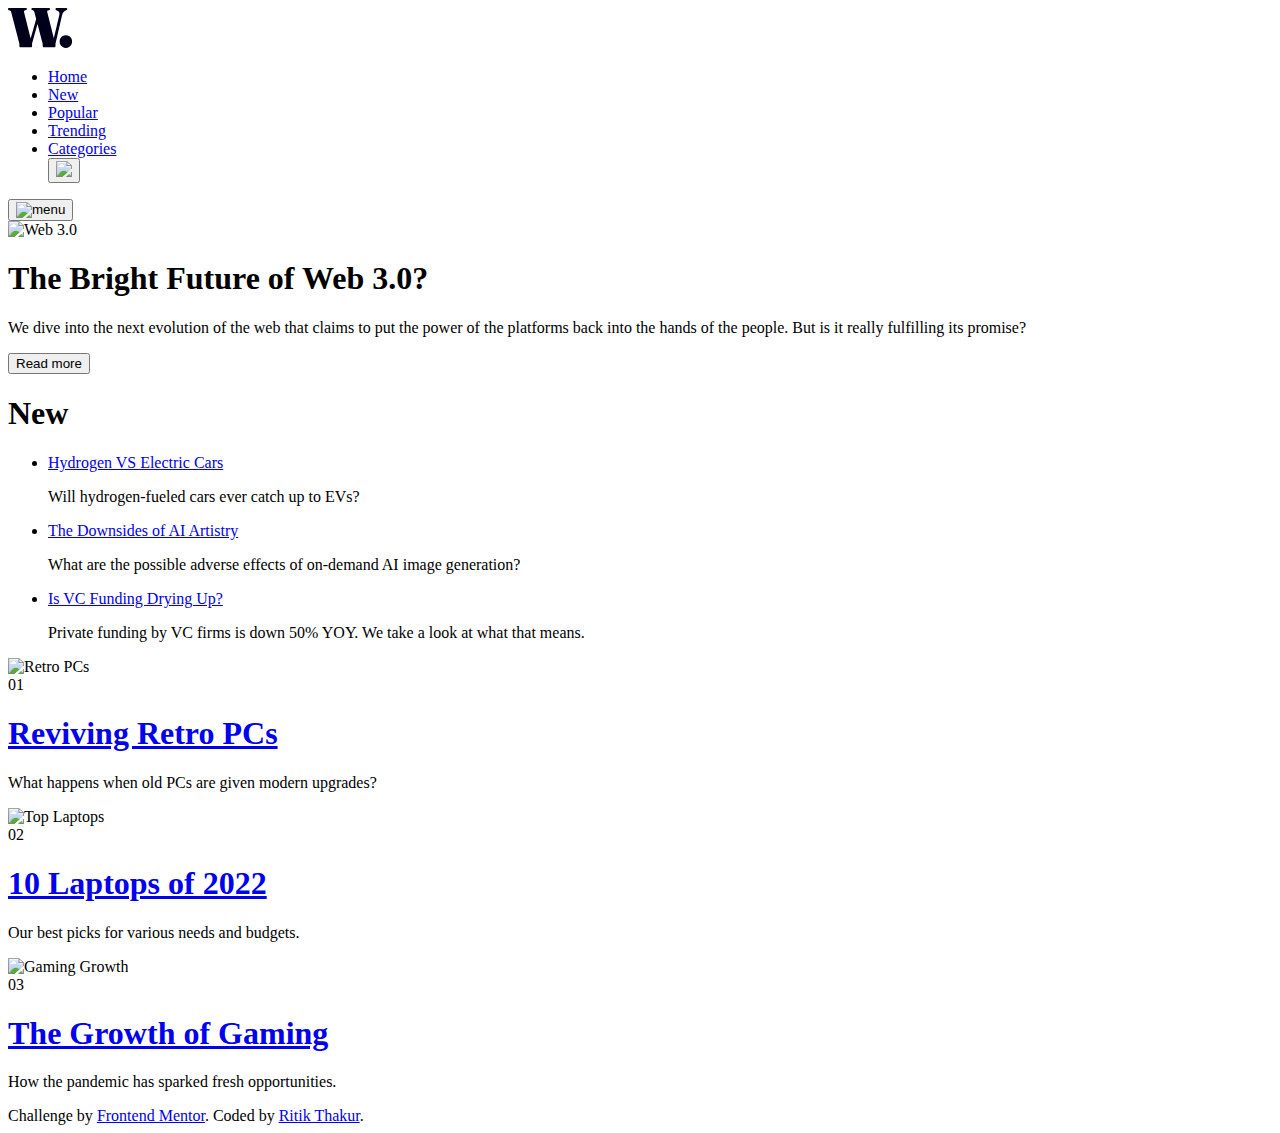
==== news-homepage-main/index.html @ 13fa80eb "news-homepage-solution added" ====
<!DOCTYPE html>
<html lang="en">
  <head>
    <meta charset="UTF-8" />
    <meta name="viewport" content="width=device-width, initial-scale=1.0" />
    <!-- displays site properly based on user's device -->
    <link
      rel="icon"
      type="image/png"
      sizes="32x32"
      href="./assets/images/favicon-32x32.png"
    />
    <title>Frontend Mentor | News homepage</title>
    <link rel="stylesheet" href="/style.css" />
  </head>
  <body>
    <div class="overlay"></div>
    <div class="container">
      <header class="header">
        <nav class="navbar">
          <a href="javascript:void(0)" class="logo">
            <img src="./assets/images/logo.svg" alt="logo" />
          </a>
          <ul class="nav-items">
            <li class="nav-item">
              <a href="javascript:void(0)" class="nav-link">Home</a>
            </li>
            <li class="nav-item">
              <a href="javascript:void(0)" class="nav-link">New</a>
            </li>
            <li class="nav-item">
              <a href="javascript:void(0)" class="nav-link">Popular</a>
            </li>
            <li class="nav-item">
              <a href="javascript:void(0)" class="nav-link">Trending</a>
            </li>
            <li class="nav-item">
              <a href="javascript:void(0)" class="nav-link">Categories</a>
            </li>

            <button type="menu" class="menu" id="menuClose">
              <img src="/assets/images/icon-menu-close.svg" />
            </button>
          </ul>
          <button type="menu" class="menu" id="menuOpen">
            <img src="/assets/images/icon-menu.svg" alt="menu" />
          </button>
        </nav>
      </header>
      <section class="section">
        <div class="section-content">
          <div class="left-box">
            <div class="left-box-img">
              <img src="/assets/images/image-web-3-desktop.jpg" alt="Web 3.0" />
            </div>

            <div class="left-box-content">
              <div class="left-box-content-left">
                <h1 class="heading">The Bright Future of Web 3.0?</h1>
              </div>
              <div class="left-box-content-right">
                <p class="para">
                  We dive into the next evolution of the web that claims to put
                  the power of the platforms back into the hands of the people.
                  But is it really fulfilling its promise?
                </p>
                <button type="button" class="btn">Read more</button>
              </div>
            </div>
          </div>
          <div class="right-box">
            <h1 class="right-box-heading">New</h1>
            <ul class="right-box-content">
              <li>
                <a href="javascript:void(0)" class="content-heading"
                  >Hydrogen VS Electric Cars</a
                >
                <p class="content-para">
                  Will hydrogen-fueled cars ever catch up to EVs?
                </p>
              </li>
              <li>
                <a href="javascript:void(0)" class="content-heading">
                  The Downsides of AI Artistry</a
                >
                <p class="content-para">
                  What are the possible adverse effects of on-demand AI image
                  generation?
                </p>
              </li>
              <li>
                <a href="javascript:void(0)" class="content-heading"
                  >Is VC Funding Drying Up?</a
                >
                <p class="content-para">
                  Private funding by VC firms is down 50% YOY. We take a look at
                  what that means.
                </p>
              </li>
            </ul>
          </div>
        </div>
        <div class="section-cards">
          <div class="card">
            <div class="card-img">
              <img src="/assets/images/image-retro-pcs.jpg" alt="Retro PCs" />
            </div>
            <div class="card-content">
              <span class="number">01</span>
              <h1 class="card-heading">
                <a href="javascript:void(0)">Reviving Retro PCs</a>
              </h1>
              <p class="card-para">
                What happens when old PCs are given modern upgrades?
              </p>
            </div>
          </div>

          <div class="card">
            <div class="card-img">
              <img
                src="/assets/images/image-top-laptops.jpg"
                alt="Top Laptops"
              />
            </div>
            <div class="card-content">
              <span class="number">02</span>
              <h1 class="card-heading">
                <a href="javascript:void(0)">10 Laptops of 2022</a>
              </h1>
              <p class="card-para">
                Our best picks for various needs and budgets.
              </p>
            </div>
          </div>

          <div class="card">
            <div class="card-img">
              <img
                src="/assets/images/image-gaming-growth.jpg"
                alt="Gaming Growth"
              />
            </div>
            <div class="card-content">
              <span class="number">03</span>
              <h1 class="card-heading">
                <a href="javascript:void(0)">The Growth of Gaming</a>
              </h1>
              <p class="card-para">
                How the pandemic has sparked fresh opportunities.
              </p>
            </div>
          </div>
        </div>
      </section>
      <footer class="footer">
        <div class="attribution">
          Challenge by
          <a href="https://www.frontendmentor.io?ref=challenge" target="_blank"
            >Frontend Mentor</a
          >. Coded by <a href="#">Ritik Thakur</a>.
        </div>
      </footer>
    </div>

    <script src="/script.js"></script>
  </body>
</html>
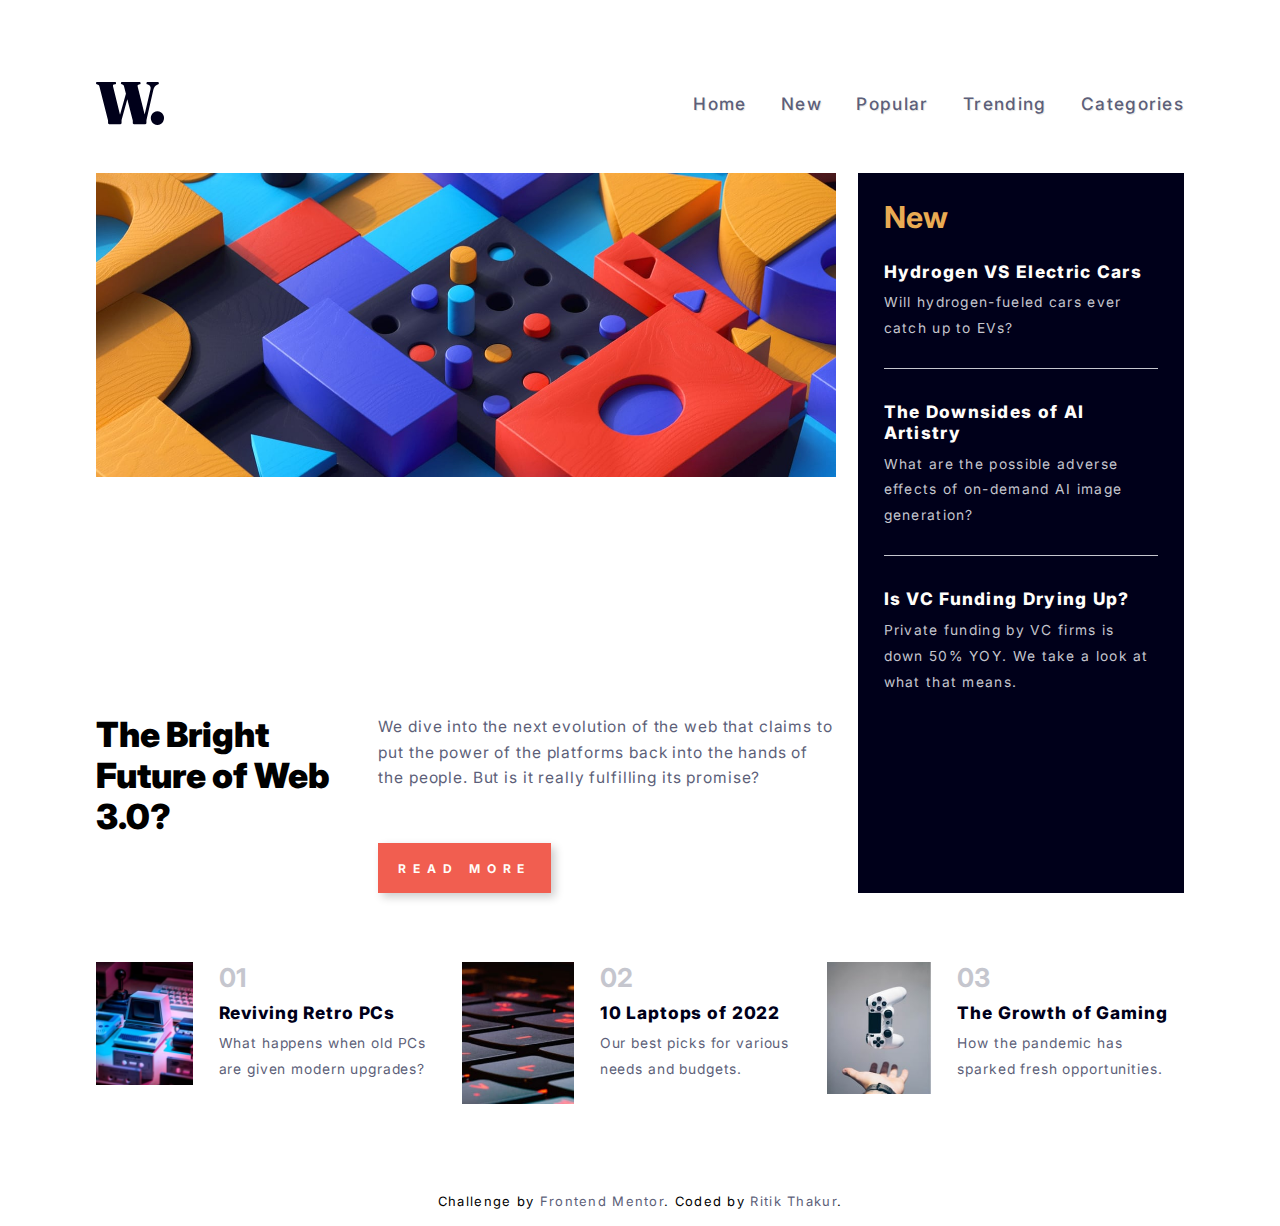
==== commit 3ce9f175: "code updated 2" ====
--- a/news-homepage-main/index.html
+++ b/news-homepage-main/index.html
@@ -11,7 +11,7 @@
       href="./assets/images/favicon-32x32.png"
     />
     <title>Frontend Mentor | News homepage</title>
-    <link rel="stylesheet" href="/style.css" />
+    <link rel="stylesheet" href="./style.css" />
   </head>
   <body>
     <div class="overlay"></div>
@@ -39,11 +39,11 @@
             </li>
 
             <button type="menu" class="menu" id="menuClose">
-              <img src="/assets/images/icon-menu-close.svg" />
+              <img src="./assets/images/icon-menu-close.svg" />
             </button>
           </ul>
           <button type="menu" class="menu" id="menuOpen">
-            <img src="/assets/images/icon-menu.svg" alt="menu" />
+            <img src="./assets/images/icon-menu.svg" alt="menu" />
           </button>
         </nav>
       </header>
@@ -51,7 +51,10 @@
         <div class="section-content">
           <div class="left-box">
             <div class="left-box-img">
-              <img src="/assets/images/image-web-3-desktop.jpg" alt="Web 3.0" />
+              <img
+                src="./assets/images/image-web-3-desktop.jpg"
+                alt="Web 3.0"
+              />
             </div>
 
             <div class="left-box-content">
@@ -103,7 +106,7 @@
         <div class="section-cards">
           <div class="card">
             <div class="card-img">
-              <img src="/assets/images/image-retro-pcs.jpg" alt="Retro PCs" />
+              <img src="./assets/images/image-retro-pcs.jpg" alt="Retro PCs" />
             </div>
             <div class="card-content">
               <span class="number">01</span>
@@ -119,7 +122,7 @@
           <div class="card">
             <div class="card-img">
               <img
-                src="/assets/images/image-top-laptops.jpg"
+                src="./assets/images/image-top-laptops.jpg"
                 alt="Top Laptops"
               />
             </div>
@@ -137,7 +140,7 @@
           <div class="card">
             <div class="card-img">
               <img
-                src="/assets/images/image-gaming-growth.jpg"
+                src="./assets/images/image-gaming-growth.jpg"
                 alt="Gaming Growth"
               />
             </div>
@@ -163,6 +166,6 @@
       </footer>
     </div>
 
-    <script src="/script.js"></script>
+    <script src="./script.js"></script>
   </body>
 </html>
--- a/news-homepage-main/style.css
+++ b/news-homepage-main/style.css
@@ -0,0 +1,728 @@
+@import url("https://fonts.googleapis.com/css2?family=Inter:wght@100;300;500;600;700;800;900&display=swap");
+
+:root {
+  /* Primary */
+  --Primary-Color-1: hsl(35, 77%, 62%);
+  --Primary-Color-2: hsl(5, 85%, 63%);
+
+  /* Neutral */
+  --Neutral-Color-1: hsl(36, 100%, 99%);
+  --Neutral-Color-2: hsl(233, 8%, 79%);
+  --Neutral-Color-3: hsl(236, 13%, 42%);
+  --Neutral-Color-4: hsl(240, 100%, 5%);
+}
+
+/* Resets and Commons */
+* {
+  margin: 0;
+  padding: 0;
+  box-sizing: border-box;
+  list-style: none;
+  outline: none;
+  text-decoration: none;
+  font-family: "Inter", sans-serif;
+}
+
+html {
+  font-size: 62.5%;
+}
+/* End of Resets and Commons */
+
+.overlay {
+  position: fixed;
+  top: 0;
+  left: 0;
+  width: 100vw;
+  height: 100vh;
+  background: rgba(0, 0, 0, 0.5);
+  z-index: 99;
+  opacity: 0;
+  visibility: hidden;
+  transition: all 0.3s ease-in-out;
+}
+
+.container {
+  width: 80vw;
+  margin: 0 auto;
+}
+
+.header {
+  width: 100%;
+  margin: 8rem 0 4rem 0;
+}
+
+.navbar {
+  display: flex;
+  justify-content: space-between;
+  align-items: center;
+}
+
+.logo {
+  width: 10rem;
+  height: 10rem;
+  display: flex;
+  justify-content: center;
+  align-items: center;
+}
+
+img {
+  width: 100%;
+}
+
+.nav-items {
+  display: flex;
+}
+
+.nav-items li {
+  margin-left: 4rem;
+}
+
+.nav-items li a {
+  font-size: 2rem;
+  color: var(--Neutral-Color-3);
+  font-weight: 500;
+  letter-spacing: 0.15rem;
+  text-shadow: 0.1rem 0.1rem 0.1rem rgba(0, 0, 0, 0.1);
+  transition: all 0.3s ease-in-out;
+}
+
+.nav-items li a:hover {
+  color: var(--Primary-Color-2);
+}
+
+.menu {
+  display: none;
+  width: 50px;
+  border: 0;
+  background: transparent;
+}
+
+.menu img {
+  width: 100%;
+}
+
+.section {
+  width: 100%;
+}
+
+.section-content {
+  width: 100%;
+  height: 65vh;
+  display: flex;
+  justify-content: space-between;
+}
+
+.left-box {
+  width: 62%;
+  height: 100%;
+  display: flex;
+  flex-direction: column;
+  justify-content: space-between;
+}
+
+.left-box-img {
+  width: 100%;
+}
+
+.left-box-img img {
+  width: 100%;
+}
+
+.left-box-content {
+  display: flex;
+  justify-content: space-between;
+}
+
+.left-box-content-left {
+  width: 150rem;
+  margin-right: 4rem;
+}
+
+.left-box-content-left .heading {
+  font-size: 7rem;
+  font-weight: 900;
+}
+
+.left-box-content-right {
+  display: flex;
+  flex-direction: column;
+  justify-content: space-between;
+}
+
+.left-box-content-right .para {
+  font-size: 2rem;
+  font-weight: 400;
+  line-height: 3.5rem;
+  letter-spacing: 0.1rem;
+  color: var(--Neutral-Color-3);
+  margin-bottom: 6rem;
+}
+
+.left-box-content-right .btn {
+  width: 22rem;
+  display: inline-block;
+  padding: 2.2rem 0;
+  background-color: var(--Primary-Color-2);
+  color: var(--Neutral-Color-1);
+  font-size: 1.5rem;
+  font-weight: 700;
+  letter-spacing: 0.8rem;
+  border: none;
+  text-transform: uppercase;
+  cursor: pointer;
+  box-shadow: 0.5rem 0.5rem 1rem rgba(0, 0, 0, 0.2);
+  transition: all 0.3s ease-in-out;
+}
+
+.left-box-content-right .btn:hover {
+  box-shadow: 1rem 1rem 1rem rgba(0, 0, 0, 0.2);
+  background-color: var(--Neutral-Color-4);
+}
+
+.right-box {
+  width: 35%;
+  height: 100%;
+  background: var(--Neutral-Color-4);
+  padding: 3rem 4rem;
+}
+
+.right-box-heading {
+  font-size: 5rem;
+  color: var(--Primary-Color-1);
+  /* margin-bottom: 4rem; */
+}
+
+.right-box-content {
+  width: 100%;
+}
+
+.right-box-content li {
+  padding: 3rem 0;
+  border-bottom: 0.1rem solid var(--Neutral-Color-2);
+  margin-bottom: 0.7rem;
+}
+
+.right-box-content li:last-child {
+  border-bottom: none;
+}
+
+.right-box-content .content-heading {
+  font-size: 2.6rem;
+  font-weight: 800;
+  color: var(--Neutral-Color-1);
+  letter-spacing: 0.15rem;
+  transition: all 0.3s ease-in-out;
+}
+
+.right-box-content .content-heading:hover {
+  color: var(--Primary-Color-1);
+}
+
+.right-box-content .content-para {
+  font-size: 2rem;
+  font-weight: 400;
+  color: var(--Neutral-Color-2);
+  letter-spacing: 0.15rem;
+  line-height: 4rem;
+  margin-top: 1.5rem;
+}
+
+.section-cards {
+  width: 100%;
+  display: flex;
+  margin: 10rem 0;
+}
+
+.card {
+  display: flex;
+  margin: 0 0 0 2rem;
+}
+
+.card:first-child {
+  margin-left: 0;
+}
+
+.card-img {
+  width: 20rem;
+  margin-right: 3rem;
+}
+
+.card-img img {
+  width: 100%;
+}
+
+.card-content .number {
+  font-size: 4rem;
+  font-weight: 700;
+  color: var(--Neutral-Color-2);
+}
+
+.card-heading {
+  font-size: 2.8rem;
+  font-weight: 800;
+  margin: 2rem 0 2rem 0;
+}
+
+.card-heading a {
+  color: var(--Neutral-Color-4);
+  letter-spacing: 0.1rem;
+  transition: all 0.3s ease-in-out;
+}
+
+.card-heading a:hover {
+  color: var(--Primary-Color-2);
+}
+
+.card-para {
+  font-size: 2rem;
+  font-weight: 400;
+  color: var(--Neutral-Color-3);
+  letter-spacing: 0.1rem;
+  line-height: 3rem;
+}
+
+.footer {
+  width: 100%;
+  display: flex;
+  justify-content: center;
+}
+
+.footer .attribution {
+  font-size: 1.5rem;
+  margin: 2rem 0;
+  letter-spacing: 0.15rem;
+}
+
+.footer a {
+  color: var(--Neutral-Color-3);
+  text-decoration: none;
+  transition: all 0.3s ease-in-out;
+}
+
+.footer a:hover {
+  color: var(--Primary-Color-1);
+}
+
+/* Responsive */
+@media (max-width: 1850px) {
+  .left-box-content-left {
+    width: 120rem;
+  }
+  .left-box-content-left .heading {
+    font-size: 6rem;
+  }
+
+  .right-box-heading {
+    font-size: 4rem;
+  }
+
+  .right-box-content .content-heading {
+    font-size: 2.4rem;
+  }
+
+  .right-box-content .content-para {
+    font-size: 1.8rem;
+  }
+
+  .card-heading {
+    font-size: 2.6rem;
+    margin: 1.5rem 0 1.5rem 0;
+  }
+}
+
+@media (max-width: 1700px) {
+  .left-box-content-left {
+    width: 100rem;
+  }
+  .left-box-content-left .heading {
+    font-size: 5rem;
+  }
+
+  .left-box-content-right .para {
+    line-height: 3rem;
+  }
+
+  .right-box-heading {
+    font-size: 3.5rem;
+  }
+
+  .right-box-content .content-heading {
+    font-size: 2.2rem;
+  }
+
+  .right-box-content .content-para {
+    font-size: 1.6rem;
+  }
+
+  .card-heading {
+    font-size: 2.4rem;
+    margin: 1rem 0 1rem 0;
+  }
+}
+
+@media (max-width: 1650px) {
+  html {
+    font-size: 54%;
+  }
+
+  .section-content {
+    height: 80vh;
+  }
+
+  .left-box {
+    width: 68%;
+  }
+
+  .left-box-content-right .btn {
+    width: 20rem;
+    font-size: 1.4rem;
+    padding: 2rem 0;
+  }
+
+  .right-box {
+    width: 30%;
+    padding: 3rem;
+  }
+
+  .right-box-content .content-heading {
+    font-size: 2rem;
+  }
+
+  .right-box-content .content-para {
+    font-size: 1.6rem;
+    line-height: 3rem;
+    margin-top: 1rem;
+  }
+
+  .card-heading {
+    font-size: 2.2rem;
+    margin: 1rem 0;
+  }
+
+  .card-para {
+    font-size: 1.8rem;
+  }
+}
+
+@media (max-width: 1300px) {
+  .container {
+    width: 85vw;
+  }
+
+  .logo {
+    width: 8rem;
+    height: 8rem;
+  }
+
+  .left-box-content-left {
+    width: 80rem;
+  }
+
+  .left-box-content-left .heading {
+    font-size: 4rem;
+  }
+
+  .left-box-content-right .para {
+    font-size: 1.8rem;
+    line-height: 3rem;
+  }
+
+  .section-cards {
+    margin: 8rem 0;
+  }
+
+  .card {
+    width: calc(100% / 2);
+    margin: 0 0 0 1rem;
+  }
+
+  .card-content .number {
+    font-size: 3rem;
+  }
+
+  .card-heading {
+    font-size: 2rem;
+    margin: 1rem 0;
+  }
+
+  .card-para {
+    font-size: 1.6rem;
+  }
+}
+
+@media (max-width: 1130px) {
+  .container {
+    width: 90vw;
+  }
+  .left-box {
+    width: 58%;
+  }
+  .left-box-content-left {
+    width: 60rem;
+  }
+
+  .left-box-content-left .heading {
+    font-size: 3.5rem;
+  }
+
+  .left-box-content-right .para {
+    font-size: 1.6rem;
+    line-height: 2.5rem;
+  }
+
+  .right-box {
+    width: 40%;
+  }
+
+  .right-box-content .content-heading {
+    font-size: 1.8rem;
+  }
+
+  .right-box-content .content-para {
+    font-size: 1.4rem;
+    line-height: 2.5rem;
+    margin-top: 1rem;
+  }
+
+  .card-heading {
+    font-size: 1.8rem;
+    margin: 1rem 0;
+  }
+
+  .card-para {
+    font-size: 1.4rem;
+  }
+}
+
+@media (max-width: 1000px) {
+  .header {
+    margin: 4rem 0 2rem 0;
+  }
+
+  .section-content {
+    height: max-content;
+    flex-direction: column;
+  }
+
+  .left-box {
+    width: 100%;
+  }
+
+  .left-box-content {
+    margin: 4rem 0 8rem 0;
+  }
+
+  .left-box-content-left {
+    width: 100%;
+    margin-right: 0;
+  }
+
+  .left-box-content-left .heading {
+    font-size: 5rem;
+  }
+
+  .left-box-content-right .para {
+    font-size: 2.5rem;
+    line-height: 3rem;
+    margin-bottom: 3rem;
+  }
+
+  .left-box-content-right .btn {
+    width: 18rem;
+    font-size: 1.2rem;
+    padding: 2rem 0;
+  }
+
+  .right-box {
+    width: 100%;
+    padding: 3rem;
+  }
+
+  .right-box-heading {
+    font-size: 4rem;
+  }
+
+  .right-box-content .content-heading {
+    font-size: 2.4rem;
+  }
+
+  .right-box-content .content-para {
+    font-size: 1.8rem;
+    line-height: 3rem;
+    margin-top: 1rem;
+  }
+
+  .section-cards {
+    flex-direction: column;
+    margin: 8rem 0;
+  }
+
+  .card {
+    width: 100%;
+    margin: 4rem 0 0 0;
+  }
+
+  .card-img {
+    width: 15rem;
+  }
+
+  .card-content .number {
+    font-size: 4rem;
+  }
+
+  .card-heading {
+    font-size: 2.4rem;
+    margin: 1rem 0;
+  }
+
+  .card-para {
+    font-size: 1.8rem;
+  }
+}
+
+@media (max-width: 900px) {
+  html {
+    font-size: 50%;
+  }
+
+  .container {
+    width: 95vw;
+  }
+
+  .logo {
+    width: 7rem;
+    height: 7rem;
+  }
+
+  .nav-items {
+    position: fixed;
+    right: -70%;
+    top: 0;
+    width: 70%;
+    height: 100vh;
+    background-color: var(--Neutral-Color-1);
+    z-index: 100;
+    flex-direction: column;
+    transition: all 0.5s ease;
+  }
+
+  .show .nav-items {
+    right: 0;
+  }
+
+  .nav-items li {
+    margin: 0;
+    transform: translate(3rem, 20rem);
+    margin: 2rem 0;
+  }
+
+  .nav-items li a {
+    font-size: 3rem;
+    padding: 2rem;
+    color: var(--Neutral-Color-4);
+  }
+
+  .menu {
+    display: flex;
+  }
+
+  #menuClose {
+    position: absolute;
+    top: 4rem;
+    right: 2rem;
+  }
+
+  .left-box-content {
+    flex-direction: column;
+  }
+
+  .left-box-content-left {
+    width: 100%;
+    margin-right: 0;
+    margin-bottom: 2rem;
+  }
+
+  .left-box-content-left .heading {
+    font-size: 4rem;
+  }
+
+  .left-box-content-right .para {
+    font-size: 2rem;
+    line-height: 3.5rem;
+    margin-bottom: 3rem;
+  }
+
+  .left-box-content-right .btn {
+    width: 20rem;
+    font-size: 1.4rem;
+    padding: 2rem 0;
+  }
+
+  .right-box-heading {
+    font-size: 3.5rem;
+  }
+
+  .right-box-content .content-heading {
+    font-size: 2rem;
+  }
+
+  .right-box-content .content-para {
+    font-size: 1.6rem;
+    line-height: 2.5rem;
+    margin-top: 1rem;
+  }
+
+  .section-cards {
+    margin: 6rem 0;
+  }
+
+  .card-img {
+    width: 12rem;
+  }
+
+  .card-content .number {
+    font-size: 3rem;
+  }
+
+  .card-heading {
+    font-size: 2rem;
+    margin: 1rem 0;
+  }
+
+  .card-para {
+    font-size: 1.6rem;
+  }
+}
+
+@media (max-width: 420px) {
+  .left-box-content-right .para {
+    font-size: 1.8rem;
+    line-height: 3rem;
+    margin-bottom: 3rem;
+  }
+
+  .left-box-content-right .btn {
+    width: 22rem;
+    font-size: 1.2rem;
+    padding: 2rem 0;
+  }
+
+  .right-box-content .content-para {
+    font-size: 1.4rem;
+    line-height: 2.5rem;
+    margin-top: 1rem;
+  }
+
+  .section-cards {
+    margin: 5rem 0;
+  }
+
+  .card-para {
+    font-size: 1.4rem;
+  }
+
+  .footer .attribution {
+    font-size: 1.2rem;
+  }
+}
+/* End of Responsive */
